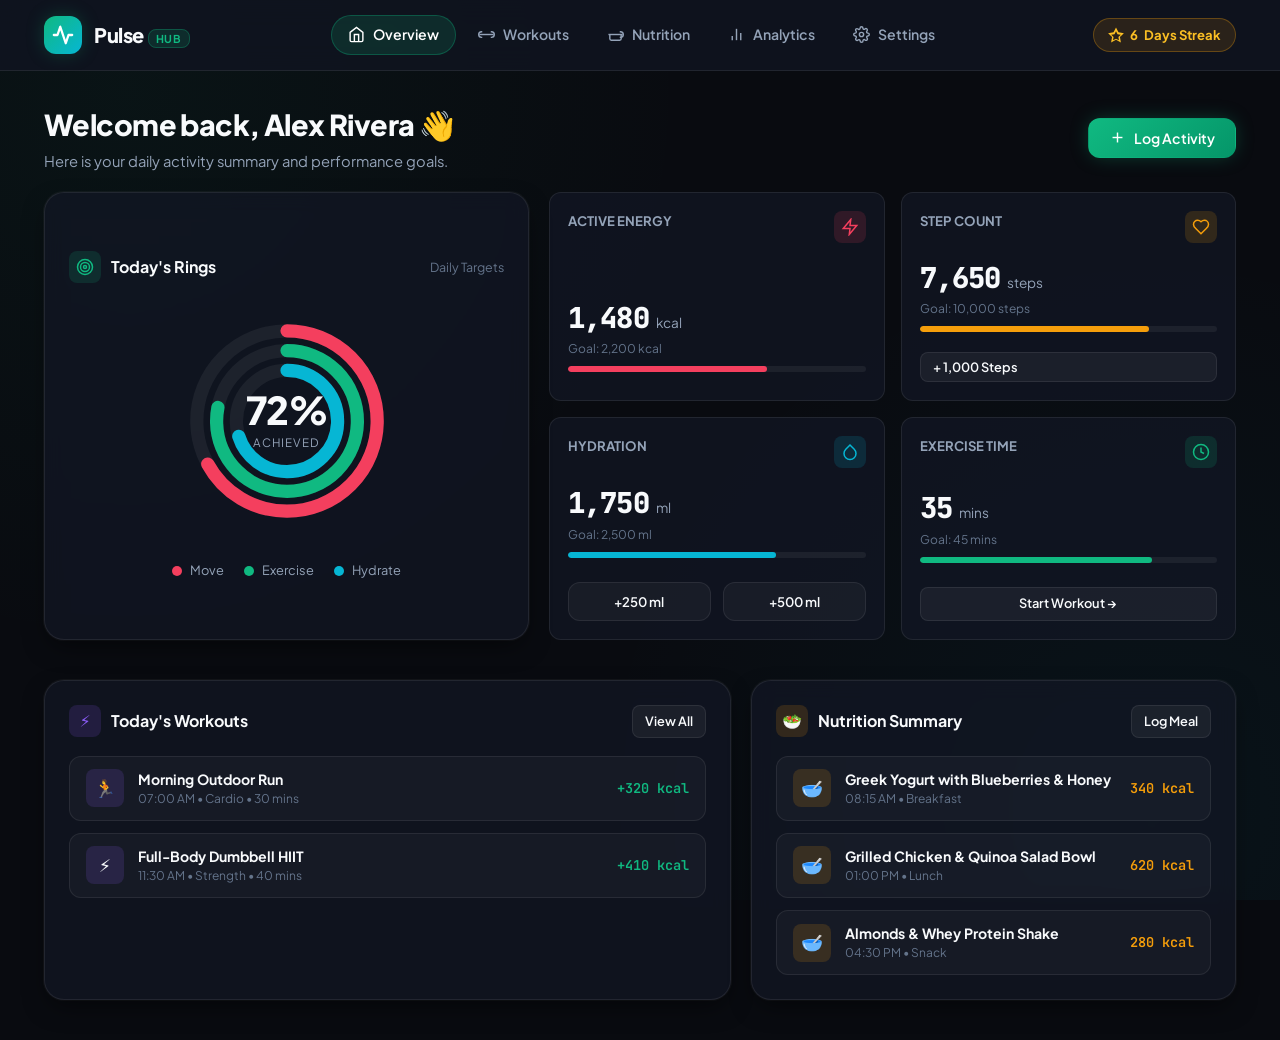
==== index.html @ d48c569e "Initial commit: Pulse Fitness Hub web application" ====
<!DOCTYPE html>
<html lang="en">
<head>
  <meta charset="UTF-8">
  <meta name="viewport" content="width=device-width, initial-scale=1.0">
  <title>Pulse | Fitness & Wellness Hub</title>
  <link rel="preconnect" href="https://fonts.googleapis.com">
  <link rel="preconnect" href="https://fonts.gstatic.com" crossorigin>
  <link href="https://fonts.googleapis.com/css2?family=Plus+Jakarta+Sans:wght@400;500;600;700;800&family=JetBrains+Mono:wght@500;600;700&display=swap" rel="stylesheet">
  <link rel="stylesheet" href="css/style.css">
</head>
<body>
  <!-- Global Navigation Bar -->
  <nav class="navbar">
    <div class="container nav-container">
      <a href="index.html" class="brand">
        <div class="brand-icon">
          <svg viewBox="0 0 24 24" fill="none" stroke="currentColor" stroke-width="2.5" stroke-linecap="round" stroke-linejoin="round">
            <polyline points="22 12 18 12 15 21 9 3 6 12 2 12"></polyline>
          </svg>
        </div>
        <div class="brand-title">Pulse <span class="brand-tag">Hub</span></div>
      </a>

      <!-- Page Links -->
      <ul class="nav-links">
        <li>
          <a href="index.html" class="nav-link active">
            <svg viewBox="0 0 24 24" fill="none" stroke="currentColor" stroke-width="2">
              <path d="M3 9l9-7 9 7v11a2 2 0 0 1-2 2H5a2 2 0 0 1-2-2z"></path>
              <polyline points="9 22 9 12 15 12 15 22"></polyline>
            </svg>
            <span>Overview</span>
          </a>
        </li>
        <li>
          <a href="workouts.html" class="nav-link">
            <svg viewBox="0 0 24 24" fill="none" stroke="currentColor" stroke-width="2">
              <path d="M18 8h1a4 4 0 0 1 0 8h-1"></path>
              <path d="M6 8H5a4 4 0 0 0 0 8h1"></path>
              <line x1="2" y1="12" x2="22" y2="12"></line>
            </svg>
            <span>Workouts</span>
          </a>
        </li>
        <li>
          <a href="nutrition.html" class="nav-link">
            <svg viewBox="0 0 24 24" fill="none" stroke="currentColor" stroke-width="2">
              <path d="M18 8h1a4 4 0 0 1 0 8h-1"></path>
              <path d="M2 12h20"></path>
              <path d="M20 12v6a2 2 0 0 1-2 2H6a2 2 0 0 1-2-2v-6"></path>
            </svg>
            <span>Nutrition</span>
          </a>
        </li>
        <li>
          <a href="analytics.html" class="nav-link">
            <svg viewBox="0 0 24 24" fill="none" stroke="currentColor" stroke-width="2">
              <line x1="18" y1="20" x2="18" y2="10"></line>
              <line x1="12" y1="20" x2="12" y2="4"></line>
              <line x1="6" y1="20" x2="6" y2="14"></line>
            </svg>
            <span>Analytics</span>
          </a>
        </li>
        <li>
          <a href="settings.html" class="nav-link">
            <svg viewBox="0 0 24 24" fill="none" stroke="currentColor" stroke-width="2">
              <circle cx="12" cy="12" r="3"></circle>
              <path d="M19.4 15a1.65 1.65 0 0 0 .33 1.82l.06.06a2 2 0 0 1 0 2.83 2 2 0 0 1-2.83 0l-.06-.06a1.65 1.65 0 0 0-1.82-.33 1.65 1.65 0 0 0-1 1.51V21a2 2 0 0 1-2 2 2 2 0 0 1-2-2v-.09A1.65 1.65 0 0 0 9 19.4a1.65 1.65 0 0 0-1.82.33l-.06.06a2 2 0 0 1-2.83 0 2 2 0 0 1 0-2.83l.06-.06a1.65 1.65 0 0 0 .33-1.82 1.65 1.65 0 0 0-1.51-1H3a2 2 0 0 1-2-2 2 2 0 0 1 2-2h.09A1.65 1.65 0 0 0 4.6 9a1.65 1.65 0 0 0-.33-1.82l-.06-.06a2 2 0 0 1 0-2.83 2 2 0 0 1 2.83 0l.06.06a1.65 1.65 0 0 0 1.82.33H9a1.65 1.65 0 0 0 1-1.51V3a2 2 0 0 1 2-2 2 2 0 0 1 2 2v.09a1.65 1.65 0 0 0 1 1.51 1.65 1.65 0 0 0 1.82-.33l.06-.06a2 2 0 0 1 2.83 0 2 2 0 0 1 0 2.83l-.06.06a1.65 1.65 0 0 0-.33 1.82V9a1.65 1.65 0 0 0 1.51 1H21a2 2 0 0 1 2 2 2 2 0 0 1-2 2h-.09a1.65 1.65 0 0 0-1.51 1z"></path>
            </svg>
            <span>Settings</span>
          </a>
        </li>
      </ul>

      <!-- User Actions & Streak -->
      <div class="nav-actions">
        <div class="streak-pill" title="Current Daily Streak">
          <svg viewBox="0 0 24 24" fill="currentColor">
            <path d="M12 .587l3.668 7.431 8.2 1.192-5.934 5.784 1.399 8.163-7.333-3.856-7.333 3.856 1.399-8.163-5.934-5.784 8.2-1.192zm0 5.702l-2.228 4.516-4.981.724 3.604 3.513-.85 4.958 4.455-2.342 4.455 2.342-.85-4.958 3.604-3.513-4.981-.724z"/>
          </svg>
          <span id="streakCount">6</span> Days Streak
        </div>
      </div>
    </div>
  </nav>

  <!-- Main Dashboard Content -->
  <main class="container">
    <div class="page-header">
      <div class="page-title">
        <h1 id="welcomeUser">Welcome back, Alex 👋</h1>
        <p>Here is your daily activity summary and performance goals.</p>
      </div>
      <div class="header-actions">
        <button id="quickLogBtn" class="btn btn-primary">
          <svg viewBox="0 0 24 24" fill="none" stroke="currentColor" stroke-width="2">
            <line x1="12" y1="5" x2="12" y2="19"></line>
            <line x1="5" y1="12" x2="19" y2="12"></line>
          </svg>
          <span>Log Activity</span>
        </button>
      </div>
    </div>

    <!-- Top Dashboard Grid -->
    <div class="dashboard-grid">
      <!-- Activity Rings Card -->
      <div class="card ring-card">
        <div class="card-header" style="width: 100%;">
          <div class="card-title">
            <div class="card-icon" style="background: rgba(16, 185, 129, 0.15); color: #10b981;">
              <svg viewBox="0 0 24 24" fill="none" stroke="currentColor" stroke-width="2">
                <circle cx="12" cy="12" r="10"></circle>
                <circle cx="12" cy="12" r="6"></circle>
                <circle cx="12" cy="12" r="2"></circle>
              </svg>
            </div>
            Today's Rings
          </div>
          <span style="font-size: 0.78rem; color: var(--text-subtle);">Daily Targets</span>
        </div>

        <div class="rings-wrapper">
          <svg class="rings-svg" viewBox="0 0 200 200">
            <!-- Outer Ring: Calories (Red/Orange) -->
            <circle class="ring-bg" cx="100" cy="100" r="82" stroke-width="12"></circle>
            <circle id="ringCalories" class="ring-progress" cx="100" cy="100" r="82" stroke="#f43f5e" stroke-width="12" stroke-dasharray="515" stroke-dashoffset="515"></circle>

            <!-- Middle Ring: Active Time (Green) -->
            <circle class="ring-bg" cx="100" cy="100" r="64" stroke-width="12"></circle>
            <circle id="ringTime" class="ring-progress" cx="100" cy="100" r="64" stroke="#10b981" stroke-width="12" stroke-dasharray="402" stroke-dashoffset="402"></circle>

            <!-- Inner Ring: Hydration (Cyan) -->
            <circle class="ring-bg" cx="100" cy="100" r="46" stroke-width="12"></circle>
            <circle id="ringWater" class="ring-progress" cx="100" cy="100" r="46" stroke="#06b6d4" stroke-width="12" stroke-dasharray="289" stroke-dashoffset="289"></circle>
          </svg>
          <div class="ring-center-stat">
            <span class="ring-score" id="overallScore">78%</span>
            <span class="ring-score-label">Achieved</span>
          </div>
        </div>

        <!-- Legend -->
        <div class="ring-legend">
          <div class="legend-item">
            <div class="legend-dot" style="background: #f43f5e;"></div>
            <span>Move</span>
          </div>
          <div class="legend-item">
            <div class="legend-dot" style="background: #10b981;"></div>
            <span>Exercise</span>
          </div>
          <div class="legend-item">
            <div class="legend-dot" style="background: #06b6d4;"></div>
            <span>Hydrate</span>
          </div>
        </div>
      </div>

      <!-- Metric Cards Grid -->
      <div class="metrics-column">
        <!-- 1. Calories Burned -->
        <div class="metric-card">
          <div class="metric-header">
            <span style="font-size: 0.82rem; font-weight: 700; color: var(--text-muted);">ACTIVE ENERGY</span>
            <div class="card-icon" style="background: rgba(244, 63, 94, 0.15); color: #f43f5e;">
              <svg viewBox="0 0 24 24" fill="none" stroke="currentColor" stroke-width="2">
                <path d="M13 2L3 14h9l-1 8 10-12h-9l1-8z"></path>
              </svg>
            </div>
          </div>
          <div class="metric-value-group">
            <span class="metric-number" id="dashCalories">1,480</span>
            <span class="metric-unit">kcal</span>
            <div class="metric-sub">Goal: <span id="goalCaloriesText">2,200</span> kcal</div>
            <div class="progress-track">
              <div id="barCalories" class="progress-fill" style="width: 67%; background: #f43f5e;"></div>
            </div>
          </div>
        </div>

        <!-- 2. Step Count -->
        <div class="metric-card">
          <div class="metric-header">
            <span style="font-size: 0.82rem; font-weight: 700; color: var(--text-muted);">STEP COUNT</span>
            <div class="card-icon" style="background: rgba(245, 158, 11, 0.15); color: #f59e0b;">
              <svg viewBox="0 0 24 24" fill="none" stroke="currentColor" stroke-width="2">
                <path d="M19 14c1.49-1.46 3-3.21 3-5.5A5.5 5.5 0 0 0 16.5 3c-1.76 0-3 .5-4.5 2-1.5-1.5-2.74-2-4.5-2A5.5 5.5 0 0 0 2 8.5c0 2.3 1.5 4.05 3 5.5l7 7Z"></path>
              </svg>
            </div>
          </div>
          <div class="metric-value-group">
            <span class="metric-number" id="dashSteps">7,650</span>
            <span class="metric-unit">steps</span>
            <div class="metric-sub">Goal: <span id="goalStepsText">10,000</span> steps</div>
            <div class="progress-track">
              <div id="barSteps" class="progress-fill" style="width: 76%; background: #f59e0b;"></div>
            </div>
          </div>
          <button id="addStepsQuick" class="btn btn-secondary btn-sm" style="margin-top: 10px;">+ 1,000 Steps</button>
        </div>

        <!-- 3. Hydration Level -->
        <div class="metric-card">
          <div class="metric-header">
            <span style="font-size: 0.82rem; font-weight: 700; color: var(--text-muted);">HYDRATION</span>
            <div class="card-icon" style="background: rgba(6, 182, 212, 0.15); color: #06b6d4;">
              <svg viewBox="0 0 24 24" fill="none" stroke="currentColor" stroke-width="2">
                <path d="M12 2.69l5.66 5.66a8 8 0 1 1-11.31 0z"></path>
              </svg>
            </div>
          </div>
          <div class="metric-value-group">
            <span class="metric-number" id="dashWater">1,750</span>
            <span class="metric-unit">ml</span>
            <div class="metric-sub">Goal: <span id="goalWaterText">2,500</span> ml</div>
            <div class="progress-track">
              <div id="barWater" class="progress-fill" style="width: 70%; background: #06b6d4;"></div>
            </div>
          </div>
          <div class="quick-log-row">
            <button id="addWater250" class="quick-btn">+250 ml</button>
            <button id="addWater500" class="quick-btn">+500 ml</button>
          </div>
        </div>

        <!-- 4. Active Exercise Time -->
        <div class="metric-card">
          <div class="metric-header">
            <span style="font-size: 0.82rem; font-weight: 700; color: var(--text-muted);">EXERCISE TIME</span>
            <div class="card-icon" style="background: rgba(16, 185, 129, 0.15); color: #10b981;">
              <svg viewBox="0 0 24 24" fill="none" stroke="currentColor" stroke-width="2">
                <circle cx="12" cy="12" r="10"></circle>
                <polyline points="12 6 12 12 16 14"></polyline>
              </svg>
            </div>
          </div>
          <div class="metric-value-group">
            <span class="metric-number" id="dashActiveMins">35</span>
            <span class="metric-unit">mins</span>
            <div class="metric-sub">Goal: <span id="goalMinsText">45</span> mins</div>
            <div class="progress-track">
              <div id="barTime" class="progress-fill" style="width: 77%; background: #10b981;"></div>
            </div>
          </div>
          <a href="workouts.html" class="btn btn-secondary btn-sm" style="margin-top: 10px; justify-content: center;">Start Workout →</a>
        </div>
      </div>
    </div>

    <!-- Recent Activity Stream -->
    <div class="dashboard-grid">
      <!-- Today's Logged Workouts -->
      <div class="card" style="grid-column: span 7;">
        <div class="card-header">
          <div class="card-title">
            <div class="card-icon" style="background: rgba(139, 92, 246, 0.15); color: #8b5cf6;">⚡</div>
            Today's Workouts
          </div>
          <a href="workouts.html" class="btn btn-secondary btn-sm">View All</a>
        </div>
        <div class="activity-list" id="dashboardWorkoutList">
          <!-- Dynamically populated via JS -->
        </div>
      </div>

      <!-- Quick Nutrition Snapshot -->
      <div class="card" style="grid-column: span 5;">
        <div class="card-header">
          <div class="card-title">
            <div class="card-icon" style="background: rgba(245, 158, 11, 0.15); color: #f59e0b;">🥗</div>
            Nutrition Summary
          </div>
          <a href="nutrition.html" class="btn btn-secondary btn-sm">Log Meal</a>
        </div>
        <div class="activity-list" id="dashboardMealList">
          <!-- Dynamically populated via JS -->
        </div>
      </div>
    </div>
  </main>

  <!-- Quick Log Modal Dialog -->
  <div class="modal-overlay" id="quickLogModal">
    <div class="modal-window">
      <div class="card-header">
        <h3 style="font-size: 1.1rem; font-weight: 700;">Quick Log Workout</h3>
        <button id="closeModalBtn" style="background: none; border: none; color: var(--text-muted); cursor: pointer; font-size: 1.2rem;">✕</button>
      </div>
      <form id="quickLogForm">
        <div class="form-group">
          <label class="form-label">Workout Name</label>
          <input type="text" id="modalWorkoutName" class="form-input" placeholder="e.g. Evening Cycling" required>
        </div>
        <div class="form-group">
          <label class="form-label">Category</label>
          <select id="modalCategory" class="form-select">
            <option value="Cardio">Cardio / Running 🏃</option>
            <option value="Strength">Strength / Weights 🏋️</option>
            <option value="HIIT">HIIT Interval ⚡</option>
            <option value="Yoga">Yoga & Mobility 🧘</option>
          </select>
        </div>
        <div style="display: flex; gap: 12px;">
          <div class="form-group" style="flex: 1;">
            <label class="form-label">Duration (Mins)</label>
            <input type="number" id="modalDuration" class="form-input" value="30" min="5" max="300" required>
          </div>
          <div class="form-group" style="flex: 1;">
            <label class="form-label">Est. Calories</label>
            <input type="number" id="modalCalories" class="form-input" value="250" min="10" max="2000" required>
          </div>
        </div>
        <button type="submit" class="btn btn-primary" style="width: 100%; justify-content: center; margin-top: 10px;">Save Workout</button>
      </form>
    </div>
  </div>

  <script src="js/store.js"></script>
  <script src="js/dashboard.js"></script>
</body>
</html>
---- css/style.css ----
/* ==========================================================================
   Pulse Fitness Hub - Design System & Modern Dark Dashboard Styles
   ========================================================================== */

:root {
  --bg-core: #090b10;
  --bg-surface: #101420;
  --bg-card: rgba(19, 24, 38, 0.7);
  --bg-card-hover: rgba(26, 33, 52, 0.85);
  --bg-glass: rgba(16, 20, 32, 0.85);

  --border-subtle: rgba(255, 255, 255, 0.08);
  --border-focus: #10b981;

  /* Accent Colors */
  --accent-primary: #10b981;    /* Vibrant Emerald */
  --accent-cyan: #06b6d4;       /* Water / Hydration */
  --accent-orange: #f59e0b;     /* Calories / Energy */
  --accent-purple: #8b5cf6;     /* Sleep / Recovery */
  --accent-rose: #f43f5e;       /* Heart Rate / Burn */

  --text-main: #f8fafc;
  --text-muted: #94a3b8;
  --text-subtle: #64748b;

  --radius-sm: 8px;
  --radius-md: 12px;
  --radius-lg: 20px;
  --radius-pill: 9999px;

  --shadow-card: 0 10px 25px -5px rgba(0, 0, 0, 0.5), 0 0 1px 1px rgba(255, 255, 255, 0.05);
  --shadow-glow: 0 0 20px -3px rgba(16, 185, 129, 0.35);

  --font-sans: 'Plus Jakarta Sans', system-ui, -apple-system, sans-serif;
  --font-mono: 'JetBrains Mono', monospace;
}

/* Light / Warm Theme Variant (Supported via Settings) */
[data-accent="cyan"] {
  --accent-primary: #06b6d4;
  --shadow-glow: 0 0 20px -3px rgba(6, 182, 212, 0.35);
}
[data-accent="purple"] {
  --accent-primary: #8b5cf6;
  --shadow-glow: 0 0 20px -3px rgba(139, 92, 246, 0.35);
}
[data-accent="rose"] {
  --accent-primary: #f43f5e;
  --shadow-glow: 0 0 20px -3px rgba(244, 63, 94, 0.35);
}

/* Base Reset */
*, *::before, *::after {
  box-sizing: border-box;
  margin: 0;
  padding: 0;
}

body {
  font-family: var(--font-sans);
  background-color: var(--bg-core);
  color: var(--text-main);
  min-height: 100vh;
  display: flex;
  flex-direction: column;
  background-image: 
    radial-gradient(circle at 10% 10%, rgba(16, 185, 129, 0.05), transparent 40%),
    radial-gradient(circle at 90% 90%, rgba(6, 182, 212, 0.05), transparent 40%);
  background-attachment: fixed;
  line-height: 1.5;
  -webkit-font-smoothing: antialiased;
}

/* Container */
.container {
  max-width: 1240px;
  margin: 0 auto;
  padding: 0 24px;
  width: 100%;
}

/* ==========================================================================
   Header & Navigation
   ========================================================================== */
.navbar {
  position: sticky;
  top: 0;
  z-index: 100;
  background: var(--bg-glass);
  backdrop-filter: blur(14px);
  -webkit-backdrop-filter: blur(14px);
  border-bottom: 1px solid var(--border-subtle);
}

.nav-container {
  display: flex;
  align-items: center;
  justify-content: space-between;
  height: 70px;
}

.brand {
  display: flex;
  align-items: center;
  gap: 12px;
  text-decoration: none;
  color: var(--text-main);
}

.brand-icon {
  width: 38px;
  height: 38px;
  background: linear-gradient(135deg, var(--accent-primary) 0%, #06b6d4 100%);
  border-radius: var(--radius-md);
  display: flex;
  align-items: center;
  justify-content: center;
  color: #fff;
  box-shadow: var(--shadow-glow);
}

.brand-icon svg {
  width: 22px;
  height: 22px;
}

.brand-title {
  font-size: 1.25rem;
  font-weight: 800;
  letter-spacing: -0.02em;
}

.brand-tag {
  font-size: 0.68rem;
  font-weight: 700;
  text-transform: uppercase;
  letter-spacing: 0.06em;
  padding: 2px 7px;
  border-radius: var(--radius-sm);
  background: rgba(16, 185, 129, 0.15);
  color: var(--accent-primary);
  border: 1px solid rgba(16, 185, 129, 0.3);
}

/* Nav Links */
.nav-links {
  display: flex;
  align-items: center;
  gap: 6px;
  list-style: none;
}

.nav-link {
  display: flex;
  align-items: center;
  gap: 8px;
  padding: 8px 16px;
  color: var(--text-muted);
  text-decoration: none;
  font-size: 0.88rem;
  font-weight: 600;
  border-radius: var(--radius-pill);
  transition: all 0.2s ease;
}

.nav-link svg {
  width: 17px;
  height: 17px;
}

.nav-link:hover {
  color: var(--text-main);
  background: rgba(255, 255, 255, 0.05);
}

.nav-link.active {
  color: #fff;
  background: rgba(16, 185, 129, 0.15);
  border: 1px solid rgba(16, 185, 129, 0.3);
}

.nav-actions {
  display: flex;
  align-items: center;
  gap: 12px;
}

.streak-pill {
  display: flex;
  align-items: center;
  gap: 6px;
  padding: 6px 14px;
  background: rgba(245, 158, 11, 0.12);
  border: 1px solid rgba(245, 158, 11, 0.3);
  border-radius: var(--radius-pill);
  color: #fbbf24;
  font-size: 0.82rem;
  font-weight: 700;
}

.streak-pill svg {
  width: 16px;
  height: 16px;
}

/* ==========================================================================
   Page Headers & Layout
   ========================================================================== */
.page-header {
  padding: 32px 0 20px;
  display: flex;
  align-items: center;
  justify-content: space-between;
}

.page-title h1 {
  font-size: 1.8rem;
  font-weight: 800;
  letter-spacing: -0.02em;
}

.page-title p {
  color: var(--text-muted);
  font-size: 0.92rem;
  margin-top: 4px;
}

/* Buttons */
.btn {
  display: inline-flex;
  align-items: center;
  gap: 8px;
  font-family: inherit;
  font-size: 0.88rem;
  font-weight: 600;
  padding: 10px 20px;
  border-radius: var(--radius-md);
  border: 1px solid transparent;
  cursor: pointer;
  transition: all 0.2s cubic-bezier(0.16, 1, 0.3, 1);
  text-decoration: none;
}

.btn svg {
  width: 17px;
  height: 17px;
}

.btn-primary {
  background: linear-gradient(135deg, var(--accent-primary) 0%, #059669 100%);
  color: #fff;
  box-shadow: var(--shadow-glow);
}

.btn-primary:hover {
  transform: translateY(-2px);
  filter: brightness(1.1);
  box-shadow: 0 0 25px rgba(16, 185, 129, 0.5);
}

.btn-secondary {
  background: rgba(255, 255, 255, 0.05);
  color: var(--text-main);
  border-color: var(--border-subtle);
}

.btn-secondary:hover {
  background: rgba(255, 255, 255, 0.1);
  border-color: rgba(255, 255, 255, 0.2);
}

.btn-sm {
  padding: 6px 12px;
  font-size: 0.8rem;
  border-radius: var(--radius-sm);
}

/* Cards & Grid */
.dashboard-grid {
  display: grid;
  grid-template-columns: repeat(12, 1fr);
  gap: 20px;
  margin-bottom: 40px;
}

.card {
  background: var(--bg-card);
  backdrop-filter: blur(10px);
  -webkit-backdrop-filter: blur(10px);
  border: 1px solid var(--border-subtle);
  border-radius: var(--radius-lg);
  padding: 24px;
  box-shadow: var(--shadow-card);
  transition: border-color 0.2s ease, transform 0.2s ease;
}

.card:hover {
  border-color: rgba(255, 255, 255, 0.15);
}

.card-header {
  display: flex;
  align-items: center;
  justify-content: space-between;
  margin-bottom: 18px;
}

.card-title {
  font-size: 1rem;
  font-weight: 700;
  display: flex;
  align-items: center;
  gap: 10px;
}

.card-icon {
  width: 32px;
  height: 32px;
  border-radius: var(--radius-sm);
  display: flex;
  align-items: center;
  justify-content: center;
}

.card-icon svg {
  width: 18px;
  height: 18px;
}

/* ==========================================================================
   Activity Rings & Stat Display
   ========================================================================== */
.ring-card {
  grid-column: span 5;
  display: flex;
  flex-direction: column;
  align-items: center;
  justify-content: center;
  text-align: center;
}

.rings-wrapper {
  position: relative;
  width: 220px;
  height: 220px;
  margin: 10px auto 20px;
}

.rings-svg {
  transform: rotate(-90deg);
  width: 100%;
  height: 100%;
}

.ring-bg {
  fill: none;
  stroke: rgba(255, 255, 255, 0.06);
}

.ring-progress {
  fill: none;
  stroke-linecap: round;
  transition: stroke-dashoffset 0.8s cubic-bezier(0.16, 1, 0.3, 1);
}

.ring-center-stat {
  position: absolute;
  top: 50%;
  left: 50%;
  transform: translate(-50%, -50%);
  display: flex;
  flex-direction: column;
  align-items: center;
}

.ring-score {
  font-size: 2.4rem;
  font-weight: 800;
  letter-spacing: -0.04em;
  line-height: 1;
}

.ring-score-label {
  font-size: 0.72rem;
  color: var(--text-muted);
  text-transform: uppercase;
  letter-spacing: 0.08em;
  margin-top: 4px;
}

/* Ring Legend */
.ring-legend {
  display: flex;
  justify-content: center;
  gap: 20px;
  width: 100%;
  margin-top: 10px;
}

.legend-item {
  display: flex;
  align-items: center;
  gap: 8px;
  font-size: 0.8rem;
  color: var(--text-muted);
}

.legend-dot {
  width: 10px;
  height: 10px;
  border-radius: 50%;
}

/* Stat Metric Cards */
.metrics-column {
  grid-column: span 7;
  display: grid;
  grid-template-columns: repeat(2, 1fr);
  gap: 16px;
}

.metric-card {
  background: var(--bg-card);
  border: 1px solid var(--border-subtle);
  border-radius: var(--radius-md);
  padding: 18px;
  display: flex;
  flex-direction: column;
  justify-content: space-between;
}

.metric-header {
  display: flex;
  justify-content: space-between;
  align-items: flex-start;
}

.metric-value-group {
  margin: 14px 0 10px;
}

.metric-number {
  font-size: 1.8rem;
  font-weight: 800;
  letter-spacing: -0.03em;
  font-family: var(--font-mono);
}

.metric-unit {
  font-size: 0.85rem;
  color: var(--text-muted);
  margin-left: 4px;
}

.metric-sub {
  font-size: 0.75rem;
  color: var(--text-subtle);
}

/* Progress bar inside metric card */
.progress-track {
  width: 100%;
  height: 6px;
  background: rgba(255, 255, 255, 0.06);
  border-radius: var(--radius-pill);
  overflow: hidden;
  margin-top: 8px;
}

.progress-fill {
  height: 100%;
  border-radius: var(--radius-pill);
  transition: width 0.6s ease;
}

/* ==========================================================================
   Quick Log & Activity Table
   ========================================================================== */
.quick-log-row {
  display: flex;
  gap: 12px;
  margin-top: 14px;
}

.quick-btn {
  flex: 1;
  padding: 10px;
  background: rgba(255, 255, 255, 0.04);
  border: 1px solid var(--border-subtle);
  border-radius: var(--radius-md);
  color: var(--text-main);
  font-family: inherit;
  font-size: 0.82rem;
  font-weight: 600;
  cursor: pointer;
  display: flex;
  align-items: center;
  justify-content: center;
  gap: 6px;
  transition: all 0.2s ease;
}

.quick-btn:hover {
  background: rgba(255, 255, 255, 0.08);
  border-color: rgba(255, 255, 255, 0.2);
}

/* Activity Items List */
.activity-list {
  display: flex;
  flex-direction: column;
  gap: 12px;
}

.activity-item {
  display: flex;
  align-items: center;
  justify-content: space-between;
  padding: 12px 16px;
  background: rgba(255, 255, 255, 0.03);
  border: 1px solid var(--border-subtle);
  border-radius: var(--radius-md);
  transition: background 0.2s;
}

.activity-item:hover {
  background: rgba(255, 255, 255, 0.06);
}

.activity-meta {
  display: flex;
  align-items: center;
  gap: 14px;
}

.activity-icon {
  width: 38px;
  height: 38px;
  border-radius: var(--radius-sm);
  display: flex;
  align-items: center;
  justify-content: center;
  font-size: 1.1rem;
}

.activity-title {
  font-size: 0.88rem;
  font-weight: 700;
}

.activity-time {
  font-size: 0.75rem;
  color: var(--text-subtle);
}

.activity-stat {
  font-family: var(--font-mono);
  font-size: 0.85rem;
  font-weight: 600;
  color: var(--accent-primary);
}

/* ==========================================================================
   Forms & Modals
   ========================================================================== */
.form-group {
  margin-bottom: 18px;
}

.form-label {
  display: block;
  font-size: 0.82rem;
  font-weight: 600;
  color: var(--text-muted);
  margin-bottom: 8px;
}

.form-input, .form-select {
  width: 100%;
  padding: 11px 16px;
  background: rgba(255, 255, 255, 0.05);
  border: 1px solid var(--border-subtle);
  border-radius: var(--radius-md);
  color: var(--text-main);
  font-family: inherit;
  font-size: 0.9rem;
  outline: none;
  transition: border-color 0.2s, box-shadow 0.2s;
}

.form-input:focus, .form-select:focus {
  border-color: var(--accent-primary);
  box-shadow: 0 0 0 3px rgba(16, 185, 129, 0.25);
}

.form-select option {
  background: var(--bg-surface);
  color: #fff;
}

/* Modal */
.modal-overlay {
  position: fixed;
  inset: 0;
  background: rgba(0, 0, 0, 0.8);
  backdrop-filter: blur(8px);
  -webkit-backdrop-filter: blur(8px);
  display: none;
  align-items: center;
  justify-content: center;
  z-index: 200;
}

.modal-overlay.active {
  display: flex;
}

.modal-window {
  width: 480px;
  max-width: 90vw;
  background: #121726;
  border: 1px solid rgba(255, 255, 255, 0.12);
  border-radius: var(--radius-lg);
  padding: 28px;
  box-shadow: 0 25px 50px -12px rgba(0, 0, 0, 0.9);
}

/* Toast Notification */
.toast-box {
  position: fixed;
  bottom: 24px;
  right: 24px;
  padding: 12px 20px;
  background: #171e33;
  border: 1px solid var(--border-subtle);
  border-left: 4px solid var(--accent-primary);
  border-radius: var(--radius-md);
  box-shadow: var(--shadow-card);
  font-size: 0.88rem;
  font-weight: 600;
  z-index: 300;
  opacity: 0;
  transform: translateY(20px);
  transition: all 0.3s cubic-bezier(0.16, 1, 0.3, 1);
  pointer-events: none;
}

.toast-box.show {
  opacity: 1;
  transform: translateY(0);
}

/* ==========================================================================
   Responsive Breakpoints
   ========================================================================== */
@media (max-width: 960px) {
  .dashboard-grid {
    grid-template-columns: 1fr;
  }
  .ring-card, .metrics-column {
    grid-column: span 12;
  }
  .nav-links {
    gap: 4px;
  }
  .nav-link {
    padding: 8px 10px;
    font-size: 0.8rem;
  }
}

@media (max-width: 640px) {
  .metrics-column {
    grid-template-columns: 1fr;
  }
  .nav-link span {
    display: none;
  }
}
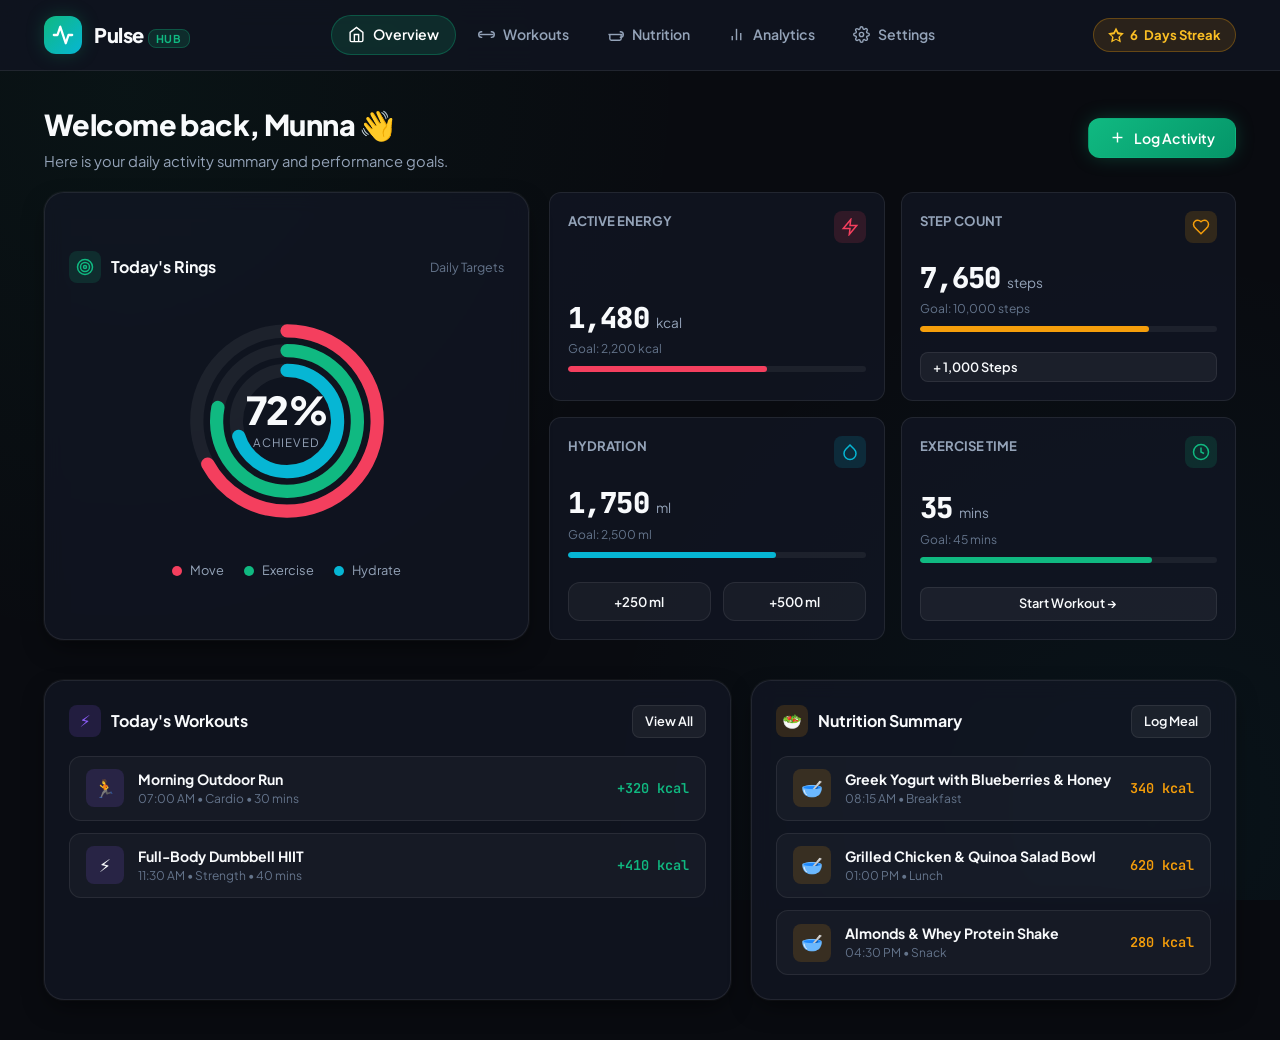
==== commit 7d8654fc: "fix: update default user profile name to Munna" ====
--- a/index.html
+++ b/index.html
@@ -90,7 +90,7 @@
   <main class="container">
     <div class="page-header">
       <div class="page-title">
-        <h1 id="welcomeUser">Welcome back, Alex 👋</h1>
+        <h1 id="welcomeUser">Welcome back, Munna👋</h1>
         <p>Here is your daily activity summary and performance goals.</p>
       </div>
       <div class="header-actions">
